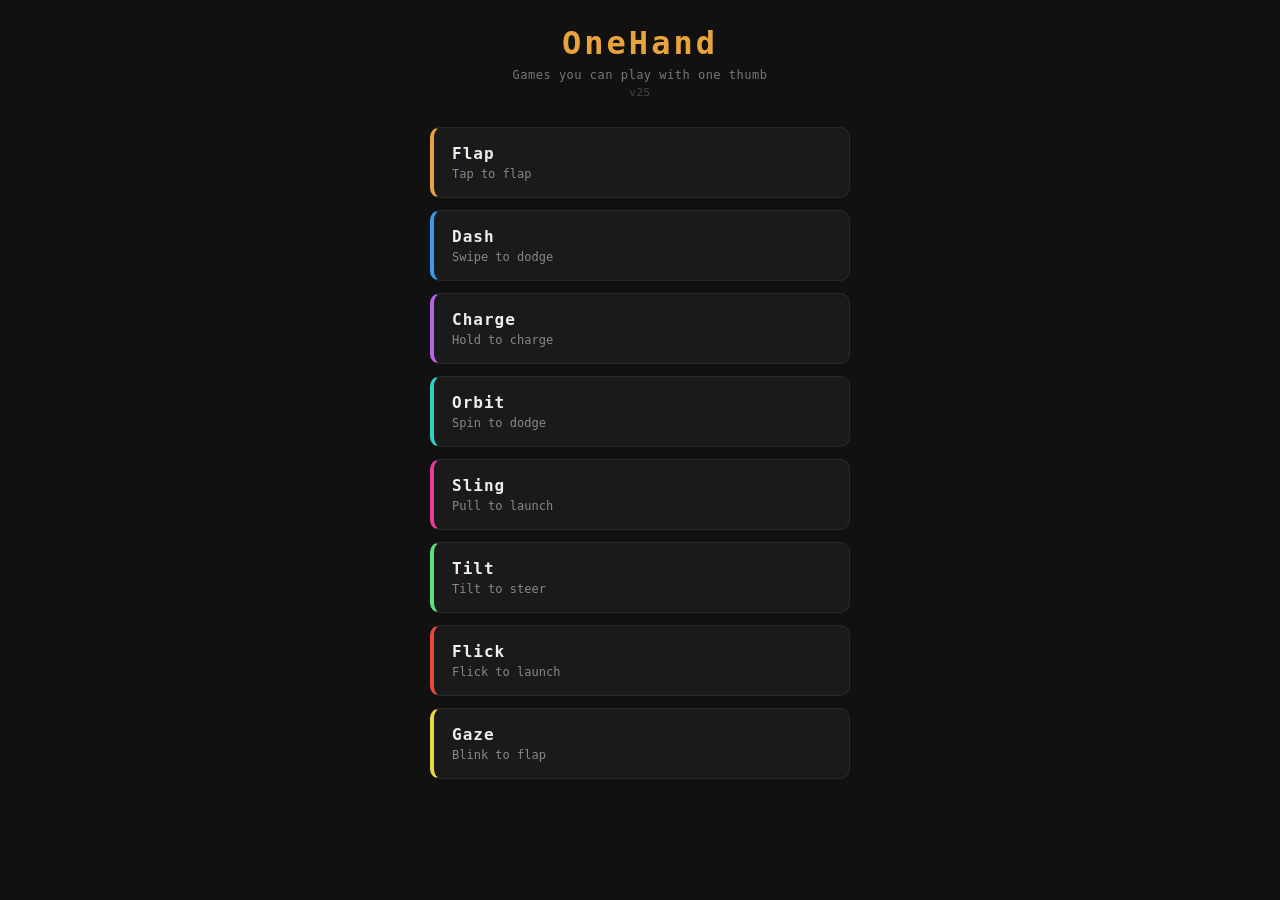
==== public/index.html @ 4ebc927c "Add Duck and Dual gaze modes; give Full its own iris-based gaze signal Duck is a second blink-trigge" ====
<!DOCTYPE html>
<html lang="en">
<head>
    <meta charset="UTF-8">
    <meta name="viewport" content="width=device-width, initial-scale=1, viewport-fit=cover, user-scalable=no">
    <meta name="theme-color" content="#111111">
    <meta name="apple-mobile-web-app-capable" content="yes">
    <meta name="apple-mobile-web-app-status-bar-style" content="black">
    <meta name="apple-mobile-web-app-title" content="OneHand">
    <link rel="apple-touch-icon" href="icons/icon-192.png">
    <link rel="manifest" href="manifest.json">
    <link rel="stylesheet" href="style.css?v=25">
    <title>OneHand</title>
</head>
<body>
    <div id="hub">
        <div id="hub-header">
            <div id="hub-title">OneHand</div>
            <div id="hub-tagline">Games you can play with one thumb</div>
            <div id="hub-version"></div>
        </div>
        <div id="game-grid"></div>
    </div>

    <script src="hub.js?v=25"></script>
    <script>
        if ('serviceWorker' in navigator) navigator.serviceWorker.register('sw.js');
    </script>
</body>
</html>
---- public/style.css ----
* { box-sizing: border-box; -webkit-tap-highlight-color: transparent; }

html, body {
    margin: 0; padding: 0;
    width: 100%; min-height: 100%;
    background: #111111;
    color: #eee;
    font-family: monospace;
    overflow-x: hidden;
    overflow-y: auto;
    -webkit-overflow-scrolling: touch;
    overscroll-behavior-x: none;
}

#hub {
    display: flex;
    flex-direction: column;
    align-items: center;
    width: 100%; min-height: 100%;
    padding: 24px 16px;
    padding-top: max(24px, env(safe-area-inset-top));
    padding-bottom: max(24px, env(safe-area-inset-bottom));
}

#hub-header {
    text-align: center;
    margin-bottom: 28px;
}

#hub-title {
    font-size: 32px;
    font-weight: bold;
    letter-spacing: 3px;
    color: #e8a33d;
}

#hub-tagline {
    font-size: 12px;
    color: #777;
    margin-top: 6px;
    letter-spacing: 0.5px;
}

#hub-version {
    font-size: 11px;
    color: #444;
    margin-top: 4px;
    letter-spacing: 0.5px;
}

#game-grid {
    width: 100%;
    max-width: 420px;
    display: flex;
    flex-direction: column;
    gap: 12px;
}

#empty-state {
    text-align: center;
    color: #555;
    font-size: 13px;
    padding: 40px 16px;
    border: 1px dashed #2a2a2a;
    border-radius: 12px;
}

.game-card {
    display: block;
    text-decoration: none;
    background: #1a1a1a;
    border: 1px solid #2a2a2a;
    border-left: 4px solid var(--accent, #e8a33d);
    border-radius: 10px;
    padding: 16px 18px;
    -webkit-tap-highlight-color: transparent;
    touch-action: manipulation;
}

.game-card:active { background: #222; }

.game-card-name {
    color: #eee;
    font-size: 16px;
    font-weight: bold;
    letter-spacing: 1px;
}

.game-card-tagline {
    color: #888;
    font-size: 12px;
    margin-top: 4px;
}
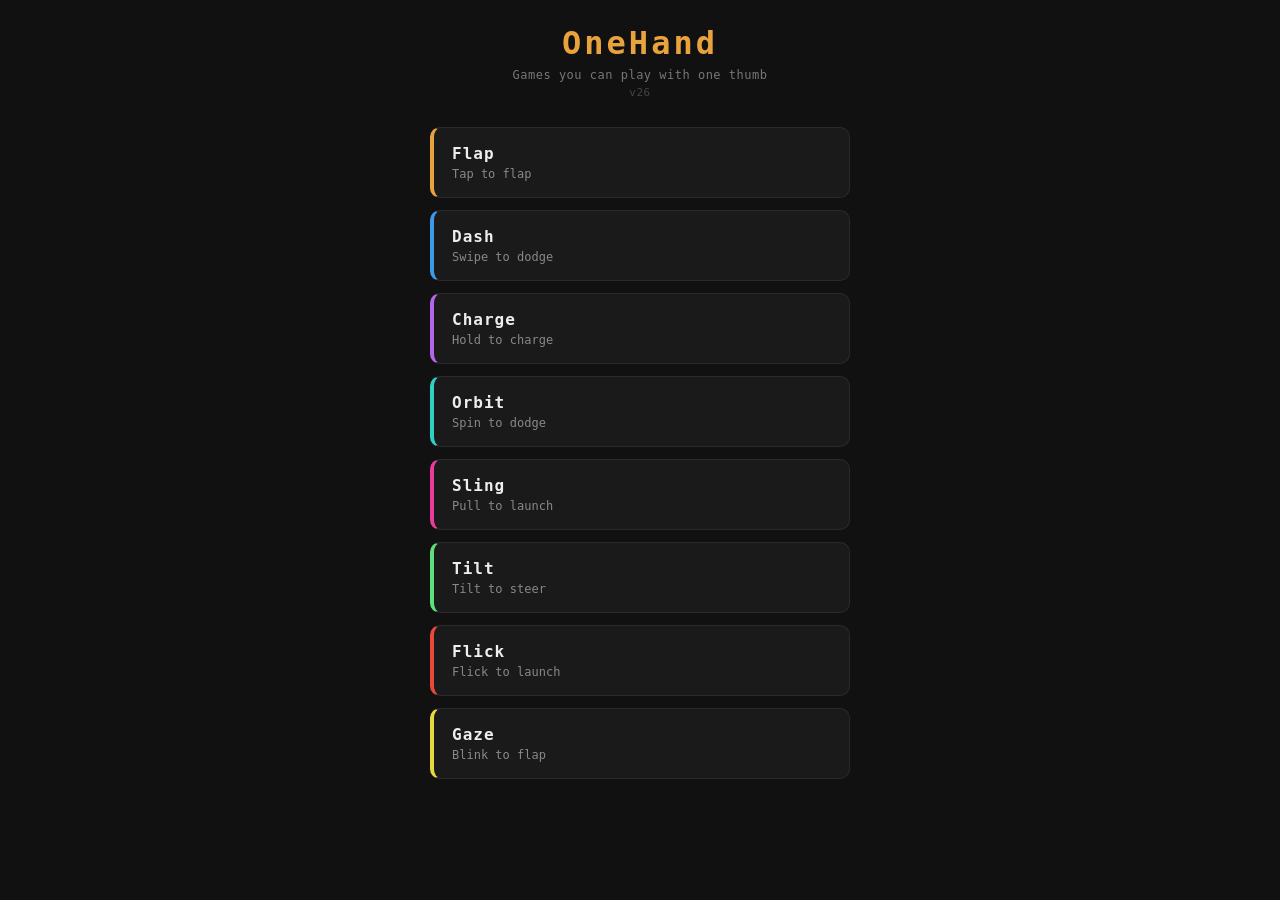
==== commit b0c375e2: "Widen Duck's obstacle spacing further 2200/1400ms base/min still felt too frequent; bumped to 3400/2" ====
--- a/public/index.html
+++ b/public/index.html
@@ -9,7 +9,7 @@
     <meta name="apple-mobile-web-app-title" content="OneHand">
     <link rel="apple-touch-icon" href="icons/icon-192.png">
     <link rel="manifest" href="manifest.json">
-    <link rel="stylesheet" href="style.css?v=25">
+    <link rel="stylesheet" href="style.css?v=26">
     <title>OneHand</title>
 </head>
 <body>
@@ -22,7 +22,7 @@
         <div id="game-grid"></div>
     </div>
 
-    <script src="hub.js?v=25"></script>
+    <script src="hub.js?v=26"></script>
     <script>
         if ('serviceWorker' in navigator) navigator.serviceWorker.register('sw.js');
     </script>
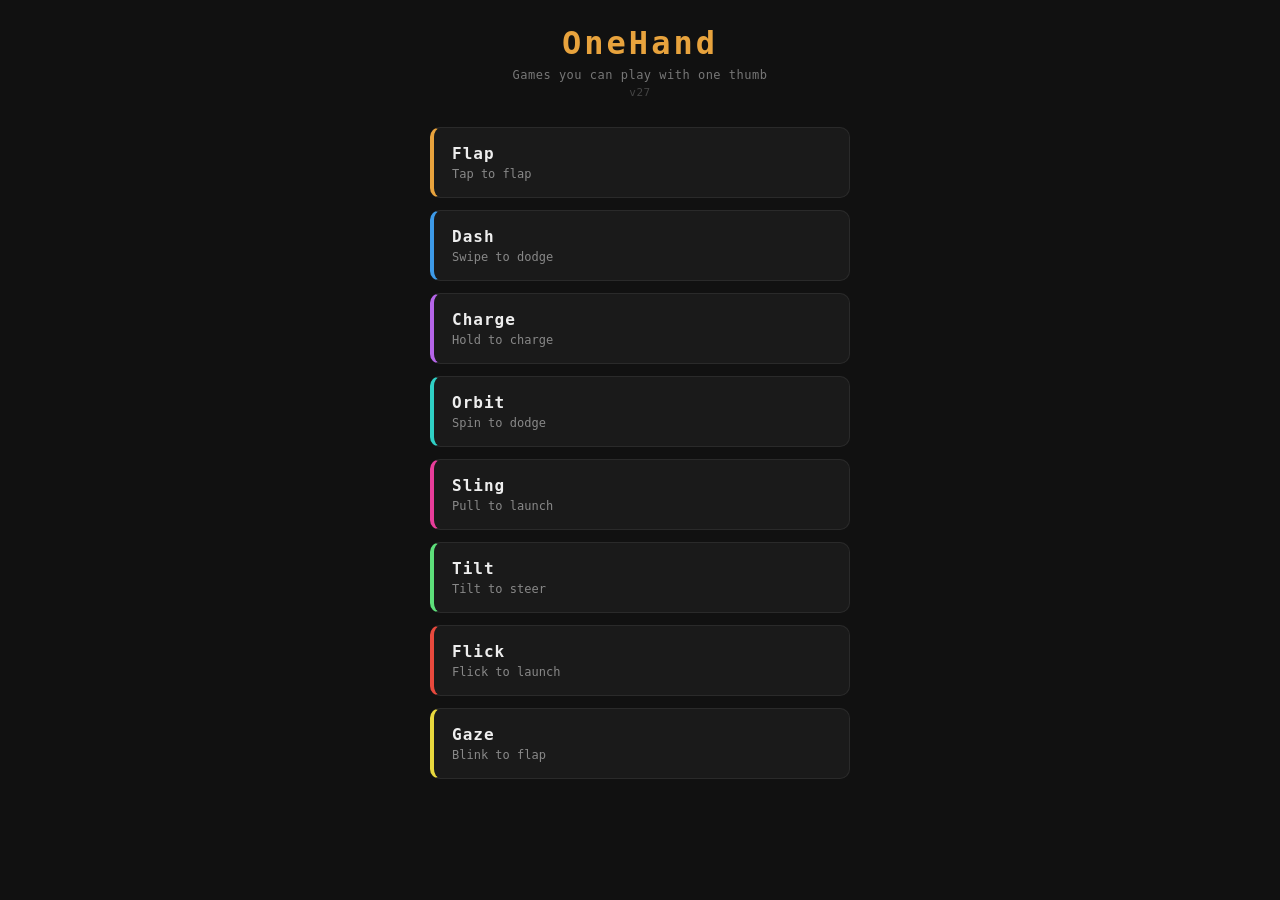
==== commit 1427f7fd: "Lengthen Duck/Dual's crouch hold from 550ms to 1000ms Previous change widened obstacle spacing, but " ====
--- a/public/index.html
+++ b/public/index.html
@@ -9,7 +9,7 @@
     <meta name="apple-mobile-web-app-title" content="OneHand">
     <link rel="apple-touch-icon" href="icons/icon-192.png">
     <link rel="manifest" href="manifest.json">
-    <link rel="stylesheet" href="style.css?v=26">
+    <link rel="stylesheet" href="style.css?v=27">
     <title>OneHand</title>
 </head>
 <body>
@@ -22,7 +22,7 @@
         <div id="game-grid"></div>
     </div>
 
-    <script src="hub.js?v=26"></script>
+    <script src="hub.js?v=27"></script>
     <script>
         if ('serviceWorker' in navigator) navigator.serviceWorker.register('sw.js');
     </script>
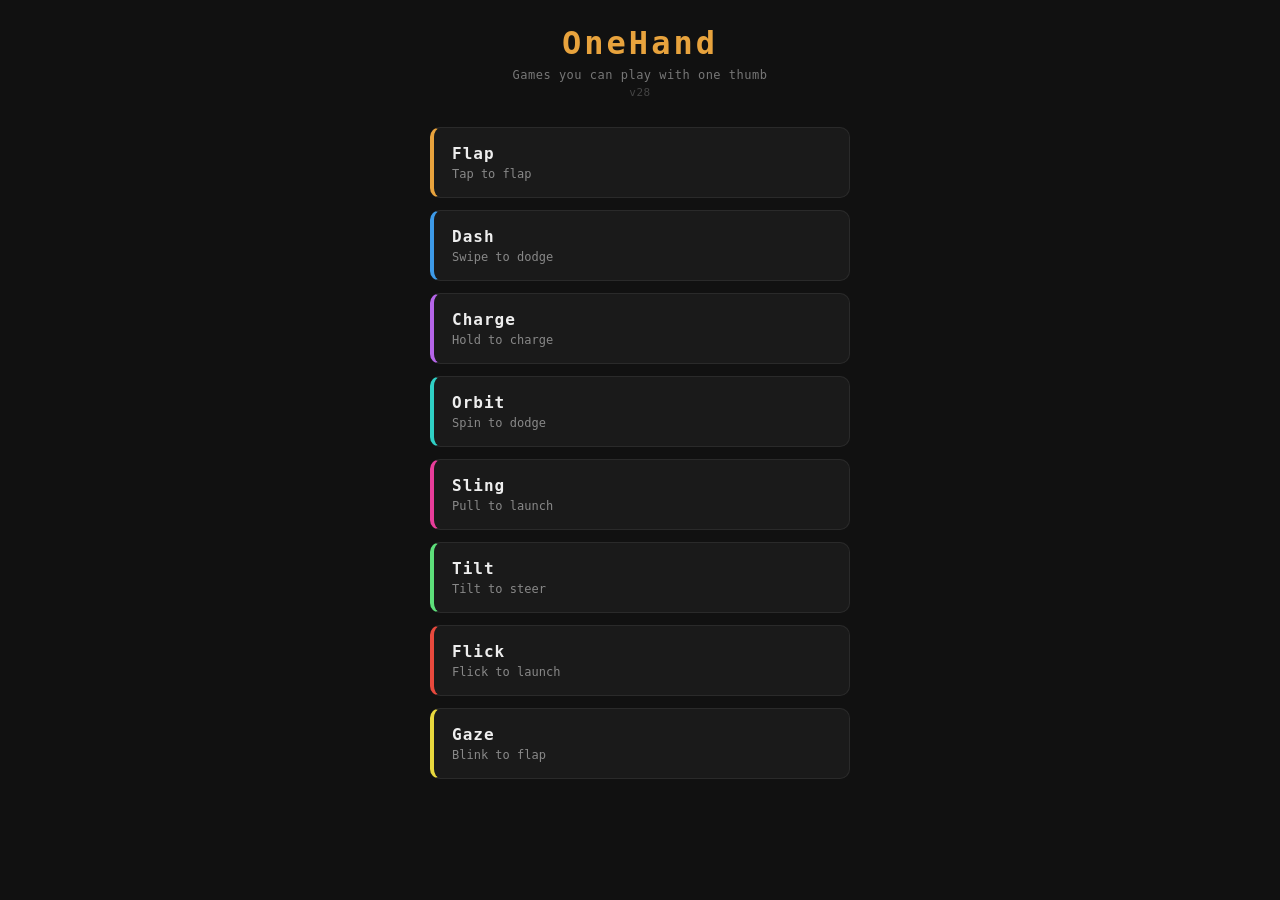
==== commit 7e2f79dc: "Add Dip mode: look-down-to-duck variant of Duck Same obstacles/pacing as Duck, but crouching is tied" ====
--- a/public/index.html
+++ b/public/index.html
@@ -9,7 +9,7 @@
     <meta name="apple-mobile-web-app-title" content="OneHand">
     <link rel="apple-touch-icon" href="icons/icon-192.png">
     <link rel="manifest" href="manifest.json">
-    <link rel="stylesheet" href="style.css?v=27">
+    <link rel="stylesheet" href="style.css?v=28">
     <title>OneHand</title>
 </head>
 <body>
@@ -22,7 +22,7 @@
         <div id="game-grid"></div>
     </div>
 
-    <script src="hub.js?v=27"></script>
+    <script src="hub.js?v=28"></script>
     <script>
         if ('serviceWorker' in navigator) navigator.serviceWorker.register('sw.js');
     </script>
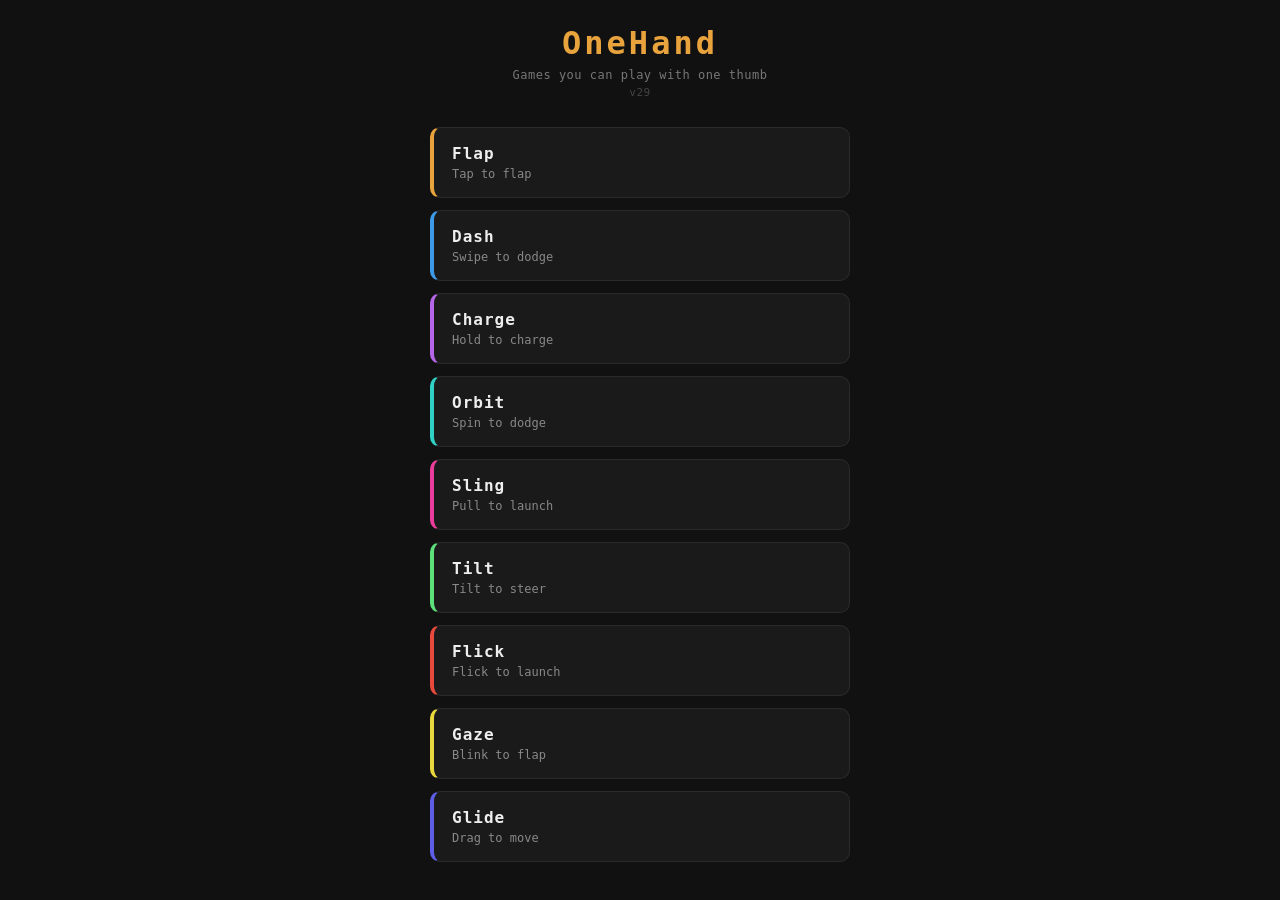
==== commit 4a5cc6d4: "Add Glide: direct 1:1 touch-follow input, a testbed gap Every existing drag-based game here uses a r" ====
--- a/public/index.html
+++ b/public/index.html
@@ -9,7 +9,7 @@
     <meta name="apple-mobile-web-app-title" content="OneHand">
     <link rel="apple-touch-icon" href="icons/icon-192.png">
     <link rel="manifest" href="manifest.json">
-    <link rel="stylesheet" href="style.css?v=28">
+    <link rel="stylesheet" href="style.css?v=29">
     <title>OneHand</title>
 </head>
 <body>
@@ -22,7 +22,7 @@
         <div id="game-grid"></div>
     </div>
 
-    <script src="hub.js?v=28"></script>
+    <script src="hub.js?v=29"></script>
     <script>
         if ('serviceWorker' in navigator) navigator.serviceWorker.register('sw.js');
     </script>
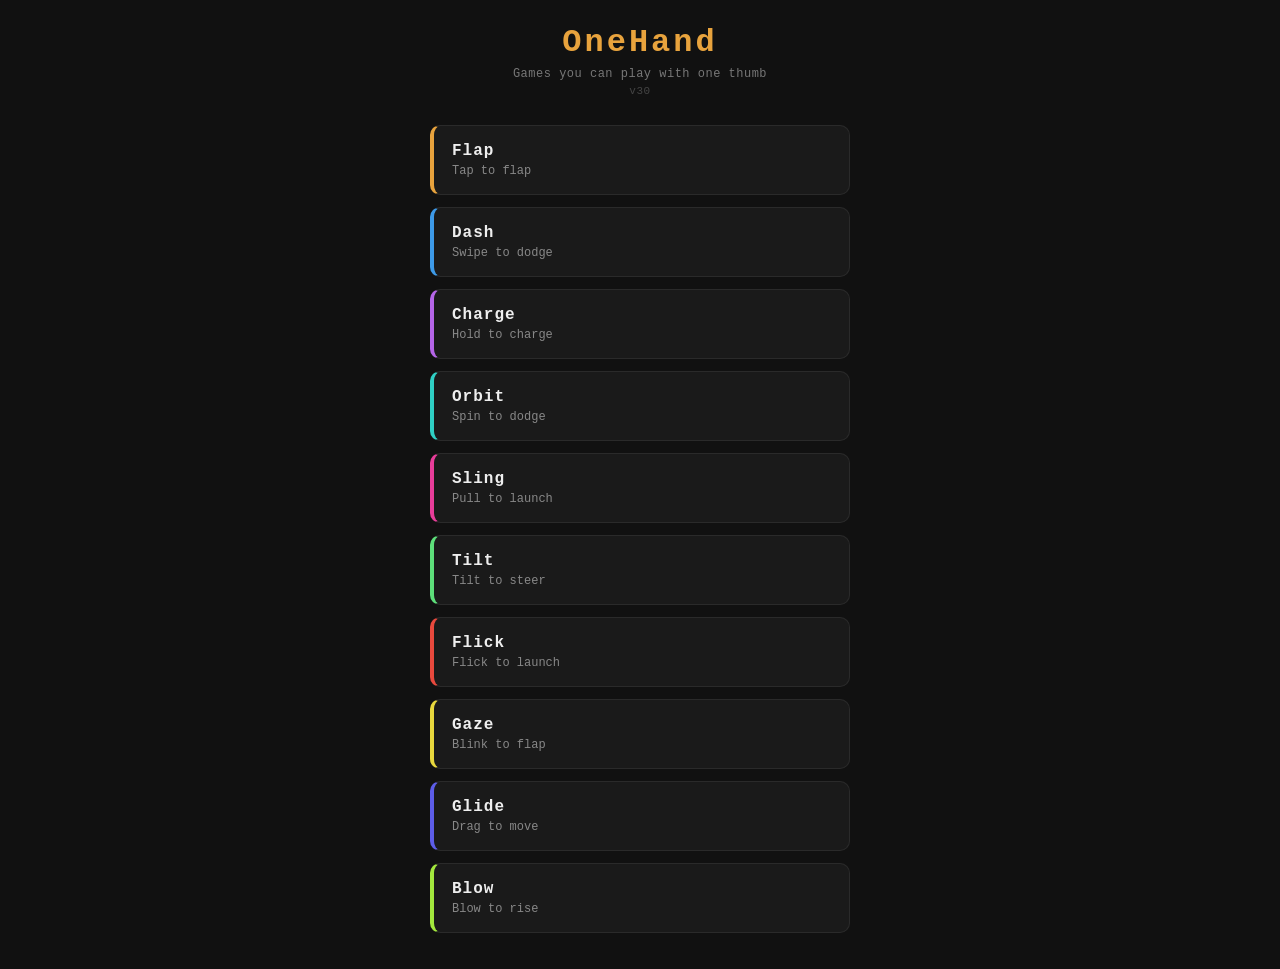
==== commit 0f337e40: "Add Blow: microphone-driven flight, a new sensor category for this hub An entirely untested input ca" ====
--- a/public/index.html
+++ b/public/index.html
@@ -9,7 +9,7 @@
     <meta name="apple-mobile-web-app-title" content="OneHand">
     <link rel="apple-touch-icon" href="icons/icon-192.png">
     <link rel="manifest" href="manifest.json">
-    <link rel="stylesheet" href="style.css?v=29">
+    <link rel="stylesheet" href="style.css?v=30">
     <title>OneHand</title>
 </head>
 <body>
@@ -22,7 +22,7 @@
         <div id="game-grid"></div>
     </div>
 
-    <script src="hub.js?v=29"></script>
+    <script src="hub.js?v=30"></script>
     <script>
         if ('serviceWorker' in navigator) navigator.serviceWorker.register('sw.js');
     </script>
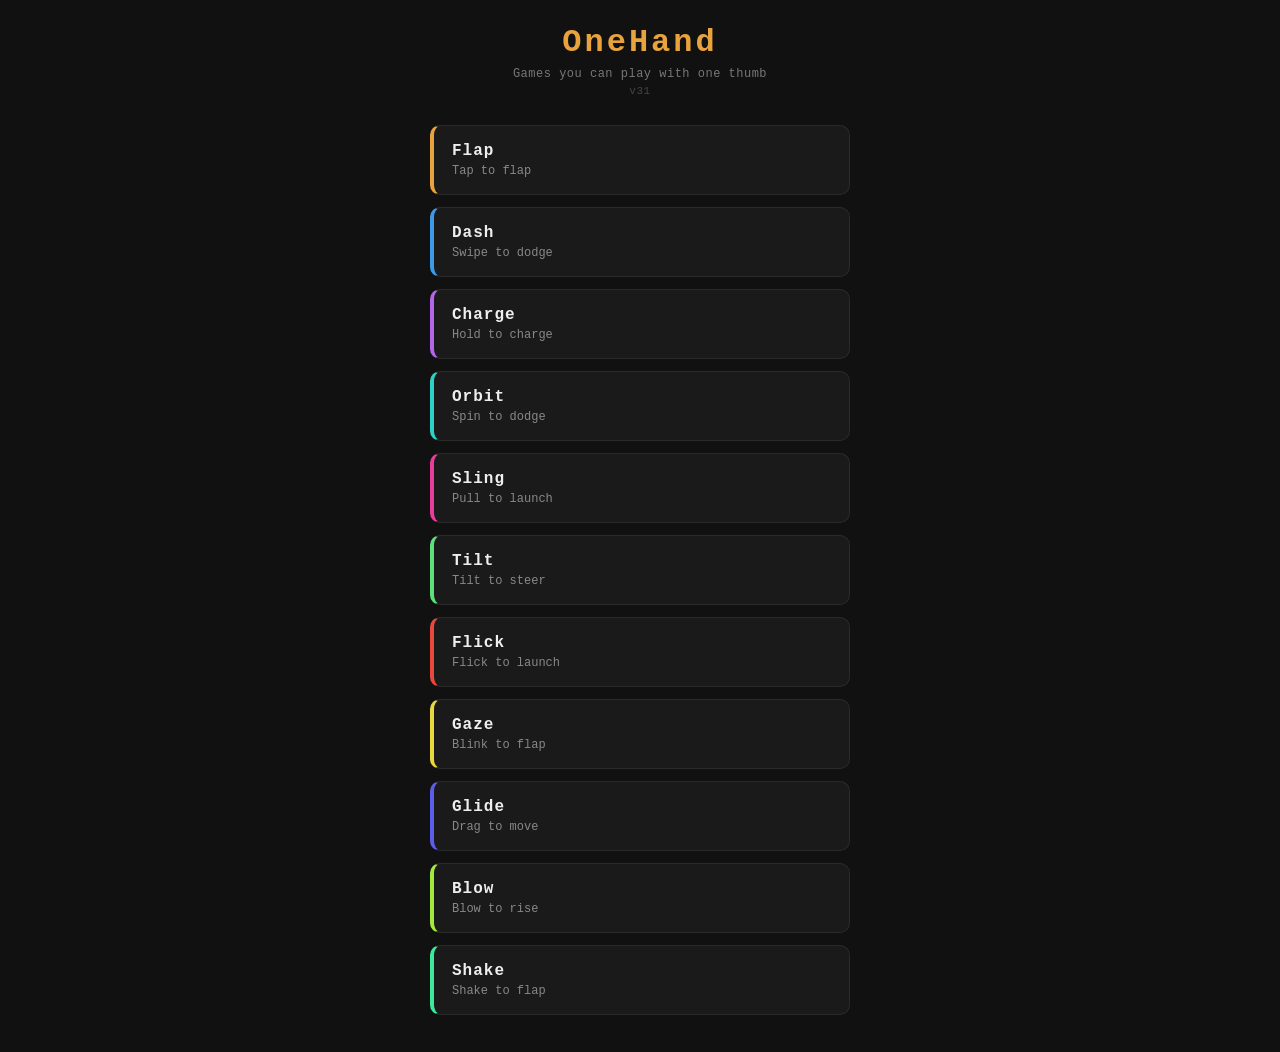
==== commit a8e7aa16: "Add Shake: discrete accelerometer-spike trigger, Flap's physics again Reuses Flap's pipe-dodging phy" ====
--- a/public/index.html
+++ b/public/index.html
@@ -9,7 +9,7 @@
     <meta name="apple-mobile-web-app-title" content="OneHand">
     <link rel="apple-touch-icon" href="icons/icon-192.png">
     <link rel="manifest" href="manifest.json">
-    <link rel="stylesheet" href="style.css?v=30">
+    <link rel="stylesheet" href="style.css?v=31">
     <title>OneHand</title>
 </head>
 <body>
@@ -22,7 +22,7 @@
         <div id="game-grid"></div>
     </div>
 
-    <script src="hub.js?v=30"></script>
+    <script src="hub.js?v=31"></script>
     <script>
         if ('serviceWorker' in navigator) navigator.serviceWorker.register('sw.js');
     </script>
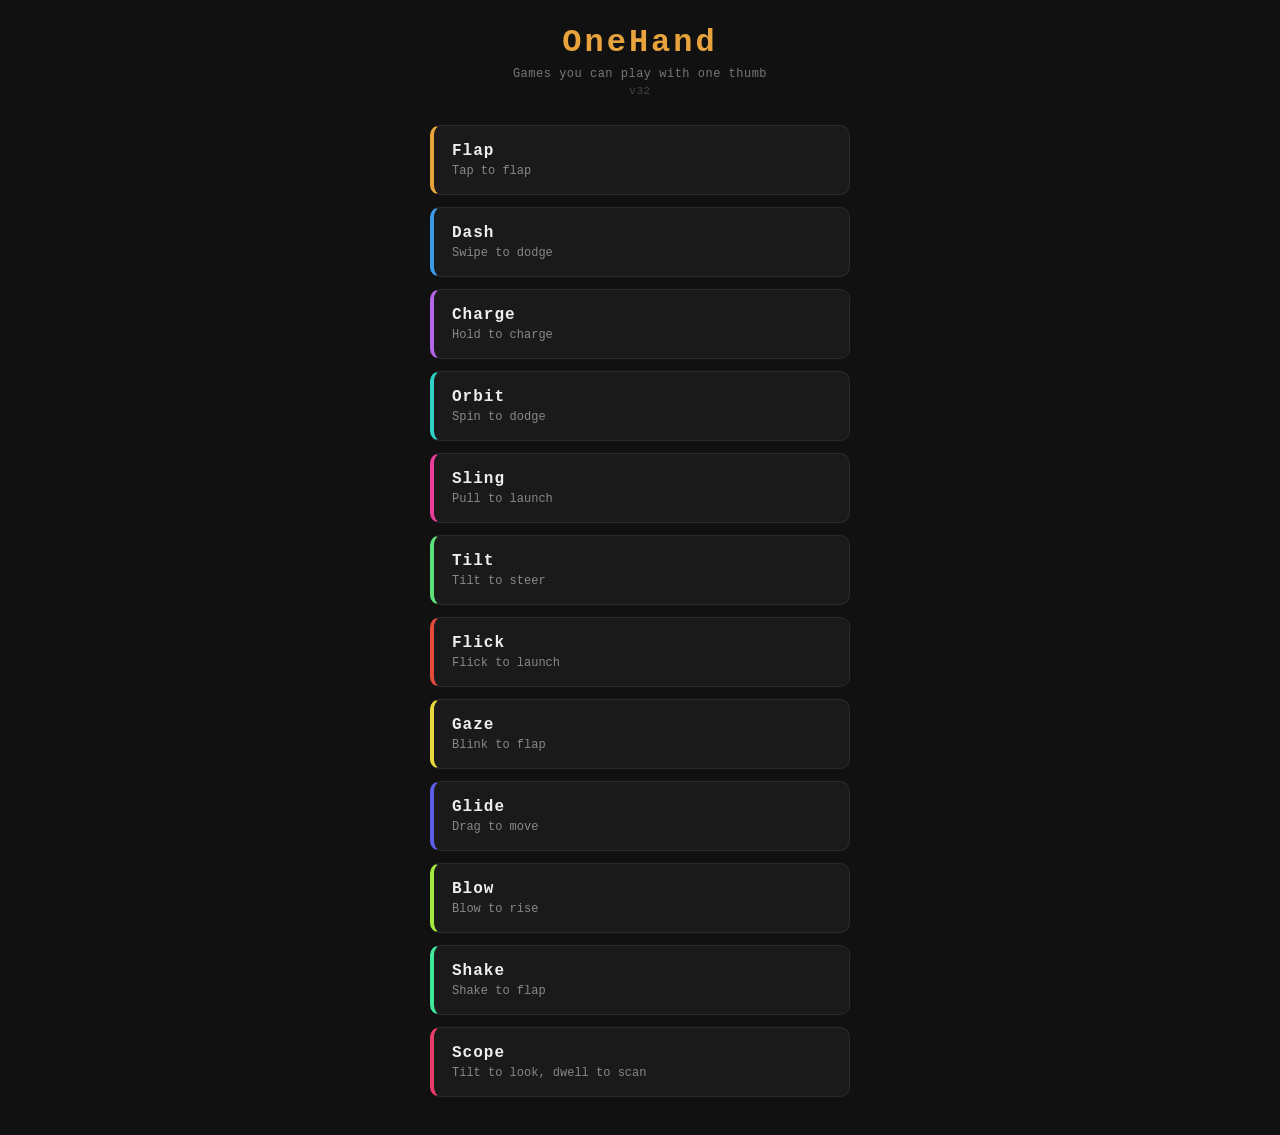
==== commit cbef74c5: "Add Scope: gyro look-around AR game, camera + no-camera modes Tilt the phone gently and a fixed reti" ====
--- a/public/index.html
+++ b/public/index.html
@@ -9,7 +9,7 @@
     <meta name="apple-mobile-web-app-title" content="OneHand">
     <link rel="apple-touch-icon" href="icons/icon-192.png">
     <link rel="manifest" href="manifest.json">
-    <link rel="stylesheet" href="style.css?v=31">
+    <link rel="stylesheet" href="style.css?v=32">
     <title>OneHand</title>
 </head>
 <body>
@@ -22,7 +22,7 @@
         <div id="game-grid"></div>
     </div>
 
-    <script src="hub.js?v=31"></script>
+    <script src="hub.js?v=32"></script>
     <script>
         if ('serviceWorker' in navigator) navigator.serviceWorker.register('sw.js');
     </script>
